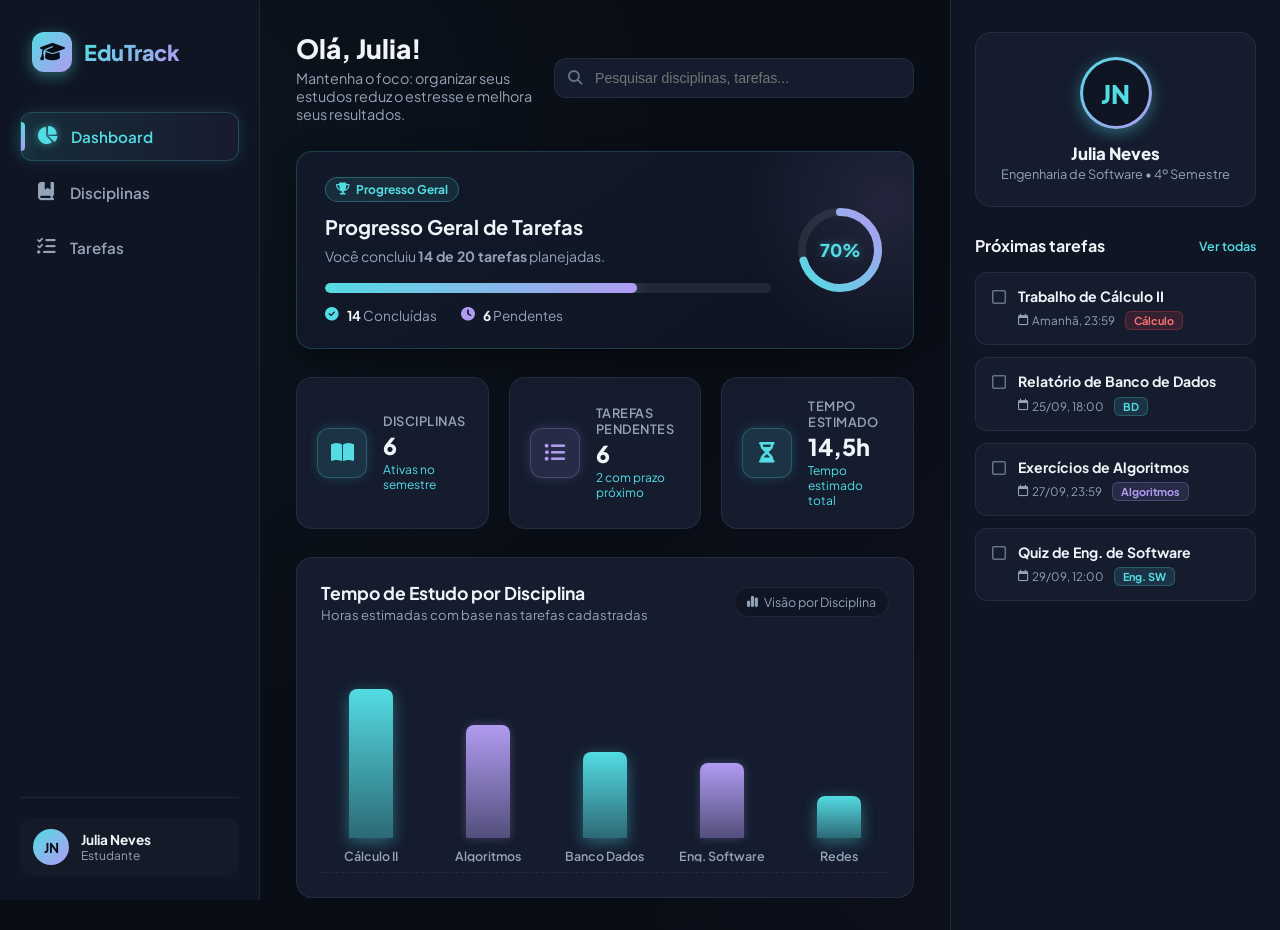
==== dashboard.html @ 5a1a6d8d "fix: refinar o layout do dashboard e a responsividade" ====
<!DOCTYPE html>
<html lang="pt-BR">
<head>
    <meta charset="UTF-8">
    <meta name="viewport" content="width=device-width, initial-scale=1.0">
    <meta name="description" content="EduTrack AI - Gestão acadêmica inteligente para estudantes">
    <title>EduTrack AI - Dashboard</title>
    
    <!-- Font Awesome CDN -->
    <link rel="stylesheet" href="https://cdnjs.cloudflare.com/ajax/libs/font-awesome/6.5.1/css/all.min.css" crossorigin="anonymous" referrerpolicy="no-referrer" />
    
    <!-- Custom Stylesheet -->
    <link rel="stylesheet" href="css/styles.css">
</head>
<body>

    <!-- ==========================================================================
         Fixed Left Sidebar Navigation / Mobile Bottom Navbar
         ========================================================================== -->
    <aside class="sidebar" id="sidebar">
        <div class="sidebar-top">
            <div class="brand">
                <div class="brand-icon">
                    <i class="fa-solid fa-graduation-cap"></i>
                </div>
                <span class="brand-title">EduTrack</span>
            </div>

            <nav>
                <ul class="nav-menu">
                    <li class="nav-item active" id="nav-dashboard">
                        <a href="dashboard.html" aria-label="Dashboard">
                            <i class="fa-solid fa-chart-pie"></i>
                            <span>Dashboard</span>
                        </a>
                    </li>
                    <li class="nav-item" id="nav-disciplinas">
                        <a href="disciplinas.html" aria-label="Disciplinas">
                            <i class="fa-solid fa-book-bookmark"></i>
                            <span>Disciplinas</span>
                        </a>
                    </li>
                    <li class="nav-item" id="nav-tarefas">
                        <a href="tarefas.html" aria-label="Tarefas">
                            <i class="fa-solid fa-list-check"></i>
                            <span>Tarefas</span>
                        </a>
                    </li>
                </ul>
            </nav>
        </div>

        <div class="sidebar-footer">
            <div class="user-quick-info" id="sidebar-user-profile" tabindex="0" role="button" aria-label="Opções de conta">
                <div class="user-profile-default">
                    <div class="avatar-mini">JN</div>
                    <div class="user-quick-details">
                        <h4>Julia Neves</h4>
                        <p>Estudante</p>
                    </div>
                </div>
                <div class="user-account-action">
                    <i class="fa-solid fa-arrow-right-from-bracket"></i>
                    <span>Trocar conta</span>
                </div>
            </div>
        </div>
    </aside>

    <!-- ==========================================================================
         Main App Container
         ========================================================================== -->
    <div class="app-container">
        
        <!-- Main Dashboard Content -->
        <main class="main-content" id="main-content">
            
            <!-- Header Bar -->
            <header class="header-bar">
                <div class="welcome-text">
                    <h1>Olá, Julia! <i class="fa-solid fa-sparkles" style="color: #53dce3; font-size: 1.2rem;"></i></h1>
                    <p>Mantenha o foco: organizar seus estudos reduz o estresse e melhora seus resultados.</p>
                </div>

                <div class="header-actions">
                    <div class="search-box">
                        <input type="text" id="header-search" placeholder="Pesquisar disciplinas, tarefas..." aria-label="Pesquisar">
                        <i class="fa-solid fa-magnifying-glass"></i>
                    </div>
                </div>
            </header>

            <!-- Task Progress Card -->
            <section class="progress-banner-card">
                <div class="progress-content">
                    <div class="progress-header-badge">
                        <i class="fa-solid fa-trophy"></i> Progresso Geral
                    </div>
                    <h2>Progresso Geral de Tarefas</h2>
                    <p>Você concluiu <strong>14 de 20 tarefas</strong> planejadas.</p>
                    
                    <div class="progress-bar-container">
                        <div class="progress-bar-fill" style="width: 70%;"></div>
                    </div>

                    <div class="progress-stats">
                        <div class="stat-item completed">
                            <i class="fa-solid fa-circle-check"></i>
                            <span><strong>14</strong> Concluídas</span>
                        </div>
                        <div class="stat-item pending">
                            <i class="fa-solid fa-clock"></i>
                            <span><strong>6</strong> Pendentes</span>
                        </div>
                    </div>
                </div>

                <!-- Radial Progress Indicator Widget -->
                <div class="progress-circle-widget">
                    <svg class="circle-svg" viewBox="0 0 90 90">
                        <defs>
                            <linearGradient id="cyan-lilac-gradient" x1="0%" y1="0%" x2="100%" y2="100%">
                                <stop offset="0%" stop-color="#53dce3" />
                                <stop offset="100%" stop-color="#b19bf1" />
                            </linearGradient>
                        </defs>
                        <circle class="circle-bg" cx="45" cy="45" r="38"></circle>
                        <circle class="circle-fill" cx="45" cy="45" r="38"></circle>
                    </svg>
                    <span class="circle-text">70%</span>
                </div>
            </section>

            <!-- Overview Metric Cards Grid -->
            <section class="metrics-grid">
                <article class="metric-card">
                    <div class="metric-icon cyan">
                        <i class="fa-solid fa-book-open"></i>
                    </div>
                    <div class="metric-info">
                        <h3>Disciplinas</h3>
                        <div class="metric-value">6</div>
                        <div class="metric-subtext">Ativas no semestre</div>
                    </div>
                </article>

                <article class="metric-card">
                    <div class="metric-icon lilac">
                        <i class="fa-solid fa-list-ul"></i>
                    </div>
                    <div class="metric-info">
                        <h3>Tarefas Pendentes</h3>
                        <div class="metric-value">6</div>
                        <div class="metric-subtext">2 com prazo próximo</div>
                    </div>
                </article>

                <article class="metric-card">
                    <div class="metric-icon cyan">
                        <i class="fa-solid fa-hourglass-half"></i>
                    </div>
                    <div class="metric-info">
                        <h3>Tempo Estimado</h3>
                        <div class="metric-value">14,5h</div>
                        <div class="metric-subtext">Tempo estimado total</div>
                    </div>
                </article>
            </section>

            <!-- Vertical Bar Chart Section -->
            <section class="chart-card">
                <div class="chart-header">
                    <div class="chart-title">
                        <h3>Tempo de Estudo por Disciplina</h3>
                        <p>Horas estimadas com base nas tarefas cadastradas</p>
                    </div>
                    <div class="chart-badge">
                        <i class="fa-solid fa-chart-simple"></i> Visão por Disciplina
                    </div>
                </div>

                <div class="chart-container">
                    <!-- Bar 1: Cálculo II -->
                    <div class="chart-bar-group">
                        <div class="bar-wrapper">
                            <span class="bar-tooltip">5.5h</span>
                            <div class="bar-fill cyan" style="height: 90%;"></div>
                        </div>
                        <span class="bar-label">Cálculo II</span>
                    </div>

                    <!-- Bar 2: Algoritmos -->
                    <div class="chart-bar-group">
                        <div class="bar-wrapper">
                            <span class="bar-tooltip">4.0h</span>
                            <div class="bar-fill lilac" style="height: 68%;"></div>
                        </div>
                        <span class="bar-label">Algoritmos</span>
                    </div>

                    <!-- Bar 3: Banco de Dados -->
                    <div class="chart-bar-group">
                        <div class="bar-wrapper">
                            <span class="bar-tooltip">3.2h</span>
                            <div class="bar-fill cyan" style="height: 52%;"></div>
                        </div>
                        <span class="bar-label">Banco Dados</span>
                    </div>

                    <!-- Bar 4: Eng. Software -->
                    <div class="chart-bar-group">
                        <div class="bar-wrapper">
                            <span class="bar-tooltip">2.8h</span>
                            <div class="bar-fill lilac" style="height: 45%;"></div>
                        </div>
                        <span class="bar-label">Eng. Software</span>
                    </div>

                    <!-- Bar 5: Redes -->
                    <div class="chart-bar-group">
                        <div class="bar-wrapper">
                            <span class="bar-tooltip">1.5h</span>
                            <div class="bar-fill cyan" style="height: 25%;"></div>
                        </div>
                        <span class="bar-label">Redes</span>
                    </div>
                </div>
            </section>

        </main>

        <!-- ==========================================================================
             Right Side User Panel
             ========================================================================== -->
        <aside class="right-panel">
            
            <!-- User Profile Card -->
            <div class="profile-card">
                <div class="profile-avatar-container">
                    <div class="profile-avatar">
                        <div class="avatar-img">JN</div>
                    </div>
                </div>

                <h3>Julia Neves</h3>
                <p>Engenharia de Software • 4º Semestre</p>
            </div>

            <!-- Upcoming Tasks Panel (Próximas Tarefas) -->
            <div class="tasks-panel">
                <div class="section-header">
                    <h3>Próximas tarefas</h3>
                    <a href="tarefas.html">Ver todas</a>
                </div>

                <div class="upcoming-tasks-list">
                    
                    <!-- Task Item 1 -->
                    <article class="task-item-card">
                        <i class="fa-regular fa-square task-status-icon"></i>
                        <div class="task-details">
                            <h4 class="task-title">Trabalho de Cálculo II</h4>
                            <div class="task-meta">
                                <span class="task-date"><i class="fa-regular fa-calendar"></i> Amanhã, 23:59</span>
                                <span class="task-tag urgent">Cálculo</span>
                            </div>
                        </div>
                    </article>

                    <!-- Task Item 2 -->
                    <article class="task-item-card">
                        <i class="fa-regular fa-square task-status-icon"></i>
                        <div class="task-details">
                            <h4 class="task-title">Relatório de Banco de Dados</h4>
                            <div class="task-meta">
                                <span class="task-date"><i class="fa-regular fa-calendar"></i> 25/09, 18:00</span>
                                <span class="task-tag cyan">BD</span>
                            </div>
                        </div>
                    </article>

                    <!-- Task Item 3 -->
                    <article class="task-item-card">
                        <i class="fa-regular fa-square task-status-icon"></i>
                        <div class="task-details">
                            <h4 class="task-title">Exercícios de Algoritmos</h4>
                            <div class="task-meta">
                                <span class="task-date"><i class="fa-regular fa-calendar"></i> 27/09, 23:59</span>
                                <span class="task-tag lilac">Algoritmos</span>
                            </div>
                        </div>
                    </article>

                    <!-- Task Item 4 -->
                    <article class="task-item-card">
                        <i class="fa-regular fa-square task-status-icon"></i>
                        <div class="task-details">
                            <h4 class="task-title">Quiz de Eng. de Software</h4>
                            <div class="task-meta">
                                <span class="task-date"><i class="fa-regular fa-calendar"></i> 29/09, 12:00</span>
                                <span class="task-tag cyan">Eng. SW</span>
                            </div>
                        </div>
                    </article>

                </div>
            </div>

        </aside>

    </div>

    <!-- JavaScript Interactions -->
    <script src="js/app.js"></script>
</body>
</html>
---- css/styles.css ----
/* ==========================================================================
   EduTrack AI - Dashboard Design System & Dark Mode Stylesheet
   Color Palette:
   - Primary Background: #090d16
   - Secondary Background: #0f1523
   - Container Background: #141c2e
   - Card Hover/Border Accent: #1c273e
   - Accent Cyan: #53dce3
   - Accent Lilac: #b19bf1
   - Text Primary: #f0f4f8
   - Text Secondary: #94a3b8
   ========================================================================== */

@import url('https://fonts.googleapis.com/css2?family=Plus+Jakarta+Sans:wght@400;500;600;700;800&display=swap');

:root {
    --bg-main: #090d16;
    --bg-secondary: #0f1523;
    --bg-card: #141c2e;
    --bg-card-hover: #19233a;
    
    --border-color: rgba(255, 255, 255, 0.07);
    --border-glow: rgba(83, 220, 227, 0.25);
    
    --accent-cyan: #53dce3;
    --accent-cyan-rgb: 83, 220, 227;
    --accent-lilac: #b19bf1;
    --accent-lilac-rgb: 177, 155, 241;
    
    --gradient-primary: linear-gradient(135deg, #53dce3 0%, #b19bf1 100%);
    --gradient-card: linear-gradient(145deg, rgba(20, 28, 46, 0.8) 0%, rgba(15, 21, 35, 0.9) 100%);
    
    --text-main: #f0f4f8;
    --text-muted: #94a3b8;
    --text-dim: #64748b;
    
    --shadow-cyan: 0 4px 15px rgba(83, 220, 227, 0.4);
    --shadow-lilac: 0 0 10px rgba(177, 155, 241, 0.3);
    --shadow-card: 0 10px 30px -5px rgba(0, 0, 0, 0.5);
    
    --sidebar-width: 260px;
    --right-panel-width: 330px;
    --radius-lg: 16px;
    --radius-md: 12px;
    --radius-sm: 8px;
    --transition: all 0.25s ease-in-out;
}

* {
    margin: 0;
    padding: 0;
    box-sizing: border-box;
}

body {
    font-family: 'Plus Jakarta Sans', sans-serif;
    background-color: var(--bg-main);
    color: var(--text-main);
    min-height: 100vh;
    display: flex;
    overflow-x: hidden;
    background-image: 
        radial-gradient(circle at 10% 20%, rgba(83, 220, 227, 0.04) 0%, transparent 40%),
        radial-gradient(circle at 90% 80%, rgba(177, 155, 241, 0.04) 0%, transparent 40%);
}

/* ==========================================================================
   Sidebar Styling
   ========================================================================== */

.sidebar {
    width: var(--sidebar-width);
    height: 100vh;
    position: fixed;
    top: 0;
    left: 0;
    background-color: var(--bg-secondary);
    border-right: 1px solid var(--border-color);
    display: flex;
    flex-direction: column;
    justify-content: space-between;
    padding: 24px 20px;
    z-index: 100;
}

.brand {
    display: flex;
    align-items: center;
    gap: 12px;
    padding: 8px 12px;
    margin-bottom: 32px;
}

.brand-icon {
    width: 40px;
    height: 40px;
    border-radius: var(--radius-md);
    background: var(--gradient-primary);
    display: flex;
    align-items: center;
    justify-content: center;
    color: var(--bg-main);
    font-size: 1.25rem;
    box-shadow: var(--shadow-cyan);
}

.brand-title {
    font-size: 1.35rem;
    font-weight: 800;
    letter-spacing: -0.5px;
    background: var(--gradient-primary);
    -webkit-background-clip: text;
    -webkit-text-fill-color: transparent;
}

.nav-menu {
    list-style: none;
    display: flex;
    flex-direction: column;
    gap: 8px;
}

.nav-item a {
    display: flex;
    align-items: center;
    gap: 14px;
    padding: 14px 16px;
    border-radius: var(--radius-md);
    color: var(--text-muted);
    text-decoration: none;
    font-weight: 600;
    font-size: 0.95rem;
    transition: var(--transition);
    position: relative;
}

.nav-item a i {
    font-size: 1.15rem;
    width: 20px;
    text-align: center;
    transition: var(--transition);
}

.nav-item a:hover {
    color: var(--text-main);
    background-color: rgba(255, 255, 255, 0.03);
}

.nav-item.active a {
    color: var(--accent-cyan);
    background: linear-gradient(90deg, rgba(83, 220, 227, 0.12) 0%, rgba(177, 155, 241, 0.05) 100%);
    border: 1px solid rgba(83, 220, 227, 0.2);
    box-shadow: 0 0 15px rgba(83, 220, 227, 0.15);
}

.nav-item.active a i {
    color: var(--accent-cyan);
    text-shadow: 0 0 8px rgba(83, 220, 227, 0.6);
}

.nav-item.active a::before {
    content: '';
    position: absolute;
    left: 0;
    top: 20%;
    height: 60%;
    width: 4px;
    border-radius: 0 4px 4px 0;
    background: var(--gradient-primary);
    box-shadow: var(--shadow-cyan);
}

.sidebar-footer {
    padding-top: 20px;
    border-top: 1px solid var(--border-color);
}

.user-quick-info {
    position: relative;
    display: flex;
    align-items: center;
    gap: 12px;
    padding: 10px 12px;
    border-radius: var(--radius-md);
    background-color: rgba(255, 255, 255, 0.02);
    border: 1px solid transparent;
    cursor: pointer;
    overflow: hidden;
    transition: var(--transition);
}

.user-profile-default {
    display: flex;
    align-items: center;
    gap: 12px;
    width: 100%;
    transition: var(--transition);
}

.user-account-action {
    position: absolute;
    inset: 0;
    display: flex;
    align-items: center;
    justify-content: center;
    gap: 8px;
    background: linear-gradient(135deg, rgba(83, 220, 227, 0.2) 0%, rgba(177, 155, 241, 0.2) 100%);
    backdrop-filter: blur(4px);
    color: var(--accent-cyan);
    font-weight: 700;
    font-size: 0.85rem;
    opacity: 0;
    transform: translateY(100%);
    transition: var(--transition);
    border-radius: var(--radius-md);
}

.user-quick-info:hover,
.user-quick-info:focus,
.user-quick-info.active-account-toggle {
    border-color: rgba(83, 220, 227, 0.3);
    box-shadow: 0 0 15px rgba(83, 220, 227, 0.15);
}

.user-quick-info:hover .user-account-action,
.user-quick-info:focus .user-account-action,
.user-quick-info.active-account-toggle .user-account-action {
    opacity: 1;
    transform: translateY(0);
}

.user-quick-info:hover .user-profile-default,
.user-quick-info:focus .user-profile-default,
.user-quick-info.active-account-toggle .user-profile-default {
    opacity: 0;
}

.avatar-mini {
    width: 36px;
    height: 36px;
    border-radius: 50%;
    background: var(--gradient-primary);
    display: flex;
    align-items: center;
    justify-content: center;
    font-weight: 700;
    font-size: 0.85rem;
    color: var(--bg-main);
    flex-shrink: 0;
}

.user-quick-details h4 {
    font-size: 0.85rem;
    font-weight: 700;
}

.user-quick-details p {
    font-size: 0.75rem;
    color: var(--text-muted);
}

/* ==========================================================================
   Main Layout Structure
   ========================================================================== */

.app-container {
    margin-left: var(--sidebar-width);
    flex: 1;
    display: flex;
    min-height: 100vh;
}

.main-content {
    flex: 1;
    padding: 32px 36px;
    display: flex;
    flex-direction: column;
    gap: 28px;
    max-width: 1200px;
}

.right-panel {
    width: var(--right-panel-width);
    background-color: var(--bg-secondary);
    border-left: 1px solid var(--border-color);
    padding: 32px 24px;
    display: flex;
    flex-direction: column;
    gap: 28px;
}

/* ==========================================================================
   Header Bar
   ========================================================================== */

.header-bar {
    display: flex;
    align-items: center;
    justify-content: space-between;
    gap: 20px;
}

.welcome-text h1 {
    font-size: 1.65rem;
    font-weight: 800;
    color: var(--text-main);
    display: flex;
    align-items: center;
    gap: 10px;
}

.welcome-text p {
    color: var(--text-muted);
    font-size: 0.9rem;
    margin-top: 4px;
}

.header-actions {
    display: flex;
    align-items: center;
    gap: 16px;
}

.search-box {
    position: relative;
    width: 360px;
    max-width: 100%;
}

.search-box i {
    position: absolute;
    left: 14px;
    top: 50%;
    transform: translateY(-50%);
    color: var(--text-dim);
    font-size: 0.9rem;
    transition: var(--transition);
}

.search-box input {
    width: 100%;
    padding: 11px 16px 11px 40px;
    background-color: var(--bg-card);
    border: 1px solid var(--border-color);
    border-radius: var(--radius-md);
    color: var(--text-main);
    font-size: 0.88rem;
    outline: none;
    transition: var(--transition);
}

.search-box input:focus {
    border-color: var(--accent-cyan);
    box-shadow: 0 0 12px rgba(83, 220, 227, 0.2);
}

.search-box input:focus + i {
    color: var(--accent-cyan);
}

/* ==========================================================================
   Task Progress Card (Obrigatório)
   ========================================================================== */

.progress-banner-card {
    background: var(--gradient-card);
    border: 1px solid rgba(83, 220, 227, 0.2);
    border-radius: var(--radius-lg);
    padding: 24px 28px;
    position: relative;
    overflow: hidden;
    box-shadow: var(--shadow-card);
    display: flex;
    align-items: center;
    justify-content: space-between;
}

.progress-banner-card::before {
    content: '';
    position: absolute;
    top: -50%;
    right: -20%;
    width: 300px;
    height: 300px;
    border-radius: 50%;
    background: radial-gradient(circle, rgba(177, 155, 241, 0.12) 0%, transparent 70%);
    pointer-events: none;
}

.progress-content {
    flex: 1;
    padding-right: 24px;
}

.progress-header-badge {
    display: inline-flex;
    align-items: center;
    gap: 6px;
    padding: 4px 10px;
    border-radius: 20px;
    background: rgba(83, 220, 227, 0.1);
    border: 1px solid rgba(83, 220, 227, 0.3);
    color: var(--accent-cyan);
    font-size: 0.75rem;
    font-weight: 700;
    margin-bottom: 12px;
}

.progress-content h2 {
    font-size: 1.25rem;
    font-weight: 700;
    margin-bottom: 8px;
}

.progress-content p {
    color: var(--text-muted);
    font-size: 0.88rem;
    margin-bottom: 18px;
}

.progress-bar-container {
    width: 100%;
    height: 10px;
    background-color: rgba(255, 255, 255, 0.08);
    border-radius: 10px;
    overflow: hidden;
    position: relative;
}

.progress-bar-fill {
    height: 100%;
    width: 70%;
    background: var(--gradient-primary);
    border-radius: 10px;
    box-shadow: var(--shadow-cyan);
    position: relative;
    transition: width 1s ease-in-out;
}

.progress-stats {
    display: flex;
    align-items: center;
    gap: 24px;
    margin-top: 14px;
}

.stat-item {
    display: flex;
    align-items: center;
    gap: 8px;
    font-size: 0.85rem;
    color: var(--text-muted);
}

.stat-item strong {
    color: var(--text-main);
    font-weight: 700;
}

.stat-item.completed i {
    color: var(--accent-cyan);
}

.stat-item.pending i {
    color: var(--accent-lilac);
}

.progress-circle-widget {
    width: 90px;
    height: 90px;
    position: relative;
    display: flex;
    align-items: center;
    justify-content: center;
}

.circle-svg {
    width: 90px;
    height: 90px;
    transform: rotate(-90deg);
}

.circle-bg {
    fill: none;
    stroke: rgba(255, 255, 255, 0.08);
    stroke-width: 8;
}

.circle-fill {
    fill: none;
    stroke: url(#cyan-lilac-gradient);
    stroke-width: 8;
    stroke-dasharray: 240;
    stroke-dashoffset: 72; /* 70% completed */
    stroke-linecap: round;
    transition: stroke-dashoffset 1s ease;
}

.circle-text {
    position: absolute;
    font-size: 1.1rem;
    font-weight: 800;
    color: var(--accent-cyan);
    text-shadow: 0 0 10px rgba(83, 220, 227, 0.4);
}

/* ==========================================================================
   Metric Cards Grid
   ========================================================================== */

.metrics-grid {
    display: grid;
    grid-template-columns: repeat(3, 1fr);
    gap: 20px;
}

.metric-card {
    background: var(--bg-card);
    border: 1px solid var(--border-color);
    border-radius: var(--radius-lg);
    padding: 20px;
    display: flex;
    align-items: center;
    gap: 16px;
    transition: var(--transition);
}

.metric-card:hover {
    transform: translateY(-4px);
    border-color: rgba(83, 220, 227, 0.3);
    box-shadow: 0 8px 25px rgba(0, 0, 0, 0.3), 0 0 15px rgba(83, 220, 227, 0.15);
}

.metric-icon {
    width: 50px;
    height: 50px;
    border-radius: var(--radius-md);
    display: flex;
    align-items: center;
    justify-content: center;
    font-size: 1.3rem;
    flex-shrink: 0;
}

.metric-icon.cyan {
    background: rgba(83, 220, 227, 0.12);
    color: var(--accent-cyan);
    border: 1px solid rgba(83, 220, 227, 0.25);
    box-shadow: 0 0 12px rgba(83, 220, 227, 0.2);
}

.metric-icon.lilac {
    background: rgba(177, 155, 241, 0.12);
    color: var(--accent-lilac);
    border: 1px solid rgba(177, 155, 241, 0.25);
    box-shadow: 0 0 12px rgba(177, 155, 241, 0.2);
}

.metric-info h3 {
    font-size: 0.8rem;
    font-weight: 600;
    color: var(--text-muted);
    text-transform: uppercase;
    letter-spacing: 0.5px;
}

.metric-value {
    font-size: 1.45rem;
    font-weight: 800;
    color: var(--text-main);
    margin-top: 2px;
}

.metric-subtext {
    font-size: 0.75rem;
    color: var(--accent-cyan);
    margin-top: 2px;
}

/* ==========================================================================
   Vertical Bar Chart Section
   ========================================================================== */

.chart-card {
    background: var(--bg-card);
    border: 1px solid var(--border-color);
    border-radius: var(--radius-lg);
    padding: 24px;
    display: flex;
    flex-direction: column;
    gap: 20px;
}

.chart-header {
    display: flex;
    align-items: center;
    justify-content: space-between;
}

.chart-title h3 {
    font-size: 1.1rem;
    font-weight: 700;
}

.chart-title p {
    font-size: 0.82rem;
    color: var(--text-muted);
    margin-top: 2px;
}

.chart-badge {
    padding: 6px 12px;
    border-radius: 20px;
    background-color: var(--bg-secondary);
    border: 1px solid var(--border-color);
    font-size: 0.78rem;
    color: var(--text-muted);
    display: flex;
    align-items: center;
    gap: 6px;
}

.chart-container {
    height: 230px;
    display: flex;
    align-items: flex-end;
    justify-content: space-between;
    gap: 16px;
    padding-top: 30px;
    padding-bottom: 10px;
    border-bottom: 1px dashed var(--border-color);
    position: relative;
}

.chart-bar-group {
    flex: 1;
    display: flex;
    flex-direction: column;
    align-items: center;
    height: 100%;
    justify-content: flex-end;
    gap: 10px;
    position: relative;
}

.bar-wrapper {
    width: 100%;
    max-width: 44px;
    height: 100%;
    display: flex;
    align-items: flex-end;
    justify-content: center;
    position: relative;
}

.bar-fill {
    width: 100%;
    border-radius: var(--radius-sm) var(--radius-sm) 0 0;
    transition: height 0.6s cubic-bezier(0.4, 0, 0.2, 1);
    position: relative;
    cursor: pointer;
}

.bar-fill.cyan {
    background: linear-gradient(180deg, #53dce3 0%, rgba(83, 220, 227, 0.4) 100%);
    box-shadow: var(--shadow-cyan);
}

.bar-fill.lilac {
    background: linear-gradient(180deg, #b19bf1 0%, rgba(177, 155, 241, 0.4) 100%);
    box-shadow: var(--shadow-lilac);
}

.bar-fill:hover {
    filter: brightness(1.2);
}

.bar-tooltip {
    position: absolute;
    top: -30px;
    background: var(--bg-secondary);
    border: 1px solid var(--border-color);
    padding: 3px 8px;
    border-radius: 4px;
    font-size: 0.72rem;
    font-weight: 700;
    color: var(--text-main);
    opacity: 0;
    transform: translateY(5px);
    transition: var(--transition);
    pointer-events: none;
    white-space: nowrap;
}

.bar-wrapper:hover .bar-tooltip {
    opacity: 1;
    transform: translateY(0);
}

.bar-label {
    font-size: 0.78rem;
    color: var(--text-muted);
    font-weight: 600;
    text-align: center;
    white-space: nowrap;
    overflow: hidden;
    text-overflow: ellipsis;
    max-width: 90px;
}

/* ==========================================================================
   Right Side User Panel
   ========================================================================== */

.profile-card {
    background: var(--bg-card);
    border: 1px solid var(--border-color);
    border-radius: var(--radius-lg);
    padding: 24px;
    display: flex;
    flex-direction: column;
    align-items: center;
    text-align: center;
    position: relative;
}

.profile-avatar-container {
    position: relative;
    margin-bottom: 14px;
}

.profile-avatar {
    width: 72px;
    height: 72px;
    border-radius: 50%;
    background: var(--gradient-primary);
    padding: 3px;
    box-shadow: var(--shadow-cyan);
}

.avatar-img {
    width: 100%;
    height: 100%;
    border-radius: 50%;
    background-color: var(--bg-secondary);
    display: flex;
    align-items: center;
    justify-content: center;
    font-size: 1.6rem;
    color: var(--accent-cyan);
    font-weight: 800;
}

.streak-tag {
    position: absolute;
    bottom: -6px;
    left: 50%;
    transform: translateX(-50%);
    background: rgba(15, 21, 35, 0.9);
    border: 1px solid rgba(83, 220, 227, 0.4);
    padding: 2px 10px;
    border-radius: 12px;
    font-size: 0.7rem;
    font-weight: 700;
    color: #ffb703;
    white-space: nowrap;
    box-shadow: 0 4px 10px rgba(0, 0, 0, 0.4);
}

.profile-card h3 {
    font-size: 1.05rem;
    font-weight: 800;
}

.profile-card p {
    font-size: 0.8rem;
    color: var(--text-muted);
    margin-top: 2px;
}

/* Upcoming Tasks List (Próximas tarefas) */

.tasks-panel {
    display: flex;
    flex-direction: column;
    gap: 16px;
}

.section-header {
    display: flex;
    align-items: center;
    justify-content: space-between;
}

.section-header h3 {
    font-size: 1rem;
    font-weight: 700;
}

.section-header a {
    font-size: 0.78rem;
    color: var(--accent-cyan);
    text-decoration: none;
    font-weight: 600;
    transition: var(--transition);
}

.section-header a:hover {
    color: var(--accent-lilac);
}

.upcoming-tasks-list {
    display: flex;
    flex-direction: column;
    gap: 12px;
}

.task-item-card {
    background: var(--bg-card);
    border: 1px solid var(--border-color);
    border-radius: var(--radius-md);
    padding: 14px 16px;
    display: flex;
    align-items: flex-start;
    gap: 12px;
    transition: var(--transition);
}

.task-item-card:hover {
    border-color: rgba(177, 155, 241, 0.3);
    background-color: var(--bg-card-hover);
    transform: translateX(4px);
}

.task-status-icon {
    margin-top: 2px;
    color: var(--text-dim);
    font-size: 1rem;
    cursor: pointer;
    transition: var(--transition);
}

.task-status-icon:hover {
    color: var(--accent-cyan);
}

.task-details {
    flex: 1;
}

.task-title {
    font-size: 0.88rem;
    font-weight: 700;
    color: var(--text-main);
    line-height: 1.3;
}

.task-meta {
    display: flex;
    align-items: center;
    gap: 10px;
    margin-top: 6px;
}

.task-date {
    font-size: 0.73rem;
    color: var(--text-muted);
    display: flex;
    align-items: center;
    gap: 4px;
}

.task-tag {
    font-size: 0.68rem;
    font-weight: 700;
    padding: 2px 8px;
    border-radius: 6px;
}

.task-tag.urgent {
    background: rgba(239, 68, 68, 0.15);
    color: #f87171;
    border: 1px solid rgba(239, 68, 68, 0.3);
}

.task-tag.cyan {
    background: rgba(83, 220, 227, 0.12);
    color: var(--accent-cyan);
    border: 1px solid rgba(83, 220, 227, 0.25);
}

.task-tag.lilac {
    background: rgba(177, 155, 241, 0.12);
    color: var(--accent-lilac);
    border: 1px solid rgba(177, 155, 241, 0.25);
}

/* ==========================================================================
   Responsive Rules
   ========================================================================== */

@media (max-width: 1200px) {
    .app-container {
        flex-direction: column;
    }

    .right-panel {
        width: 100%;
        border-left: none;
        border-top: 1px solid var(--border-color);
        flex-direction: row;
        gap: 20px;
    }

    .profile-card {
        width: 300px;
    }

    .tasks-panel {
        flex: 1;
    }
}

@media (max-width: 768px) {
    /* Mobile Fixed Bottom Navbar */
    .sidebar {
        position: fixed;
        top: auto;
        bottom: 0;
        left: 0;
        right: 0;
        width: 100%;
        height: 64px;
        padding: 0 16px;
        background-color: rgba(15, 21, 35, 0.95);
        backdrop-filter: blur(12px);
        -webkit-backdrop-filter: blur(12px);
        border-right: none;
        border-top: 1px solid var(--border-color);
        flex-direction: row;
        align-items: center;
        justify-content: space-around;
        z-index: 1000;
        box-shadow: 0 -4px 20px rgba(0, 0, 0, 0.4);
    }

    .sidebar-top {
        width: 100%;
    }

    .sidebar-top nav {
        width: 100%;
    }

    .brand, .sidebar-footer {
        display: none;
    }

    .nav-menu {
        flex-direction: row;
        justify-content: space-around;
        align-items: center;
        gap: 0;
        width: 100%;
    }

    .nav-item {
        flex: 1;
        display: flex;
        justify-content: center;
    }

    .nav-item a {
        padding: 10px;
        justify-content: center;
        width: 100%;
        border-radius: var(--radius-sm);
    }

    .nav-item span {
        display: none;
    }

    .nav-item a i {
        font-size: 1.3rem;
        width: auto;
    }

    .nav-item.active a::before {
        left: 20%;
        top: 0;
        height: 3px;
        width: 60%;
        border-radius: 0 0 4px 4px;
    }

    /* Content Bottom Padding to Prevent Navbar Overlap */
    .app-container {
        margin-left: 0;
        padding-bottom: 80px;
    }

    .main-content {
        padding: 20px 16px;
        gap: 20px;
    }

    .header-bar {
        flex-direction: column;
        align-items: flex-start;
        gap: 14px;
    }

    .search-box {
        width: 100%;
    }

    .progress-banner-card {
        flex-direction: column;
        align-items: flex-start;
        gap: 20px;
    }

    .progress-content {
        padding-right: 0;
        width: 100%;
    }

    .progress-circle-widget {
        align-self: center;
    }

    .metrics-grid {
        grid-template-columns: 1fr;
    }

    .right-panel {
        flex-direction: column;
        padding: 24px 16px 40px 16px;
    }

    .profile-card {
        width: 100%;
    }
}
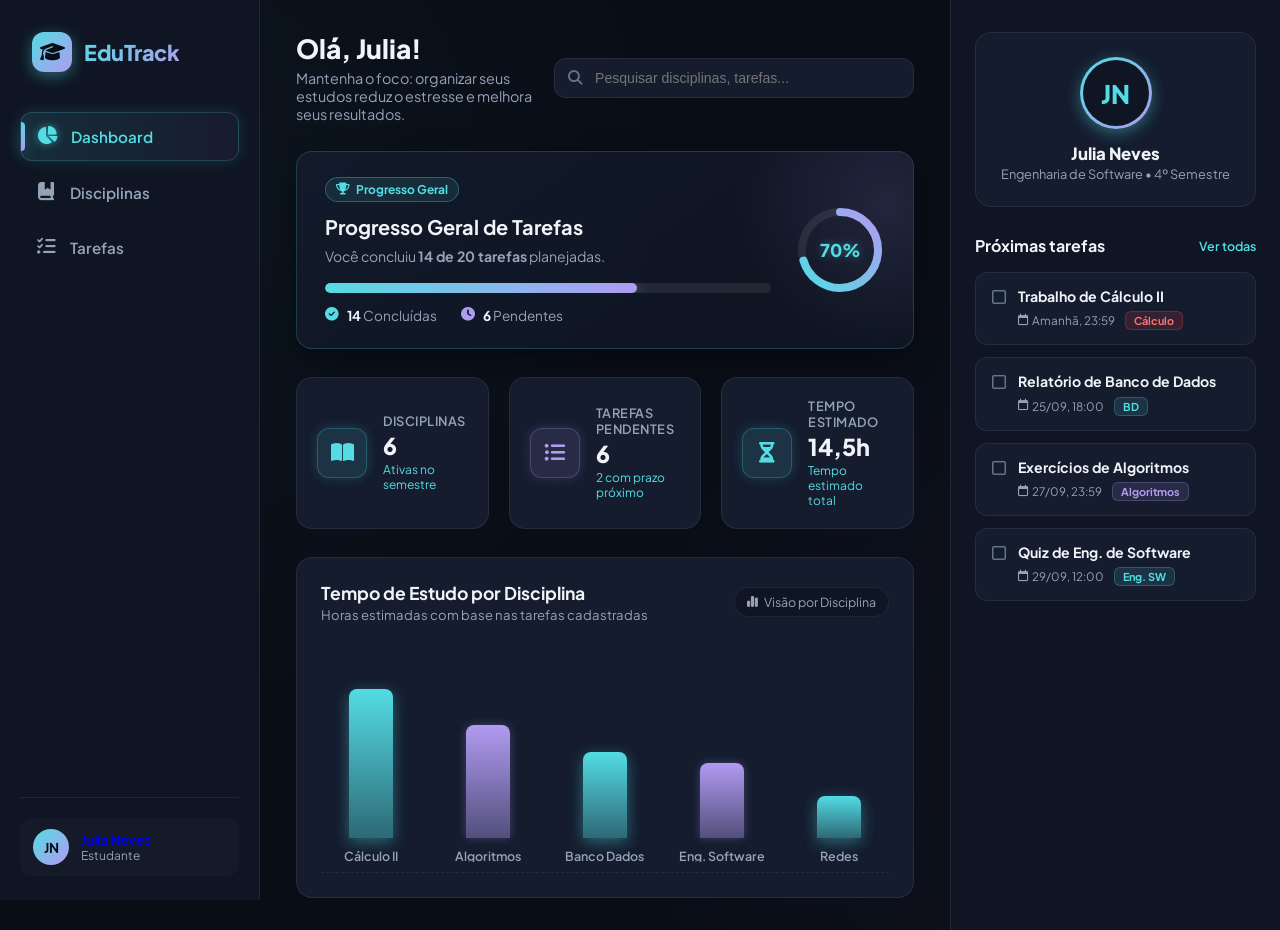
==== commit a6e3c713: "feat: adicionar telas de navegação - autenticação" ====
--- a/dashboard.html
+++ b/dashboard.html
@@ -2,315 +2,13 @@
 <html lang="pt-BR">
 <head>
     <meta charset="UTF-8">
-    <meta name="viewport" content="width=device-width, initial-scale=1.0">
-    <meta name="description" content="EduTrack AI - Gestão acadêmica inteligente para estudantes">
-    <title>EduTrack AI - Dashboard</title>
-    
-    <!-- Font Awesome CDN -->
-    <link rel="stylesheet" href="https://cdnjs.cloudflare.com/ajax/libs/font-awesome/6.5.1/css/all.min.css" crossorigin="anonymous" referrerpolicy="no-referrer" />
-    
-    <!-- Custom Stylesheet -->
-    <link rel="stylesheet" href="css/styles.css">
+    <meta http-equiv="refresh" content="0;url=pages/dashboard.html">
+    <title>EduTrack AI - Redirecionando...</title>
+    <script>
+        window.location.href = "pages/dashboard.html";
+    </script>
 </head>
 <body>
-
-    <!-- ==========================================================================
-         Fixed Left Sidebar Navigation / Mobile Bottom Navbar
-         ========================================================================== -->
-    <aside class="sidebar" id="sidebar">
-        <div class="sidebar-top">
-            <div class="brand">
-                <div class="brand-icon">
-                    <i class="fa-solid fa-graduation-cap"></i>
-                </div>
-                <span class="brand-title">EduTrack</span>
-            </div>
-
-            <nav>
-                <ul class="nav-menu">
-                    <li class="nav-item active" id="nav-dashboard">
-                        <a href="dashboard.html" aria-label="Dashboard">
-                            <i class="fa-solid fa-chart-pie"></i>
-                            <span>Dashboard</span>
-                        </a>
-                    </li>
-                    <li class="nav-item" id="nav-disciplinas">
-                        <a href="disciplinas.html" aria-label="Disciplinas">
-                            <i class="fa-solid fa-book-bookmark"></i>
-                            <span>Disciplinas</span>
-                        </a>
-                    </li>
-                    <li class="nav-item" id="nav-tarefas">
-                        <a href="tarefas.html" aria-label="Tarefas">
-                            <i class="fa-solid fa-list-check"></i>
-                            <span>Tarefas</span>
-                        </a>
-                    </li>
-                </ul>
-            </nav>
-        </div>
-
-        <div class="sidebar-footer">
-            <div class="user-quick-info" id="sidebar-user-profile" tabindex="0" role="button" aria-label="Opções de conta">
-                <div class="user-profile-default">
-                    <div class="avatar-mini">JN</div>
-                    <div class="user-quick-details">
-                        <h4>Julia Neves</h4>
-                        <p>Estudante</p>
-                    </div>
-                </div>
-                <div class="user-account-action">
-                    <i class="fa-solid fa-arrow-right-from-bracket"></i>
-                    <span>Trocar conta</span>
-                </div>
-            </div>
-        </div>
-    </aside>
-
-    <!-- ==========================================================================
-         Main App Container
-         ========================================================================== -->
-    <div class="app-container">
-        
-        <!-- Main Dashboard Content -->
-        <main class="main-content" id="main-content">
-            
-            <!-- Header Bar -->
-            <header class="header-bar">
-                <div class="welcome-text">
-                    <h1>Olá, Julia! <i class="fa-solid fa-sparkles" style="color: #53dce3; font-size: 1.2rem;"></i></h1>
-                    <p>Mantenha o foco: organizar seus estudos reduz o estresse e melhora seus resultados.</p>
-                </div>
-
-                <div class="header-actions">
-                    <div class="search-box">
-                        <input type="text" id="header-search" placeholder="Pesquisar disciplinas, tarefas..." aria-label="Pesquisar">
-                        <i class="fa-solid fa-magnifying-glass"></i>
-                    </div>
-                </div>
-            </header>
-
-            <!-- Task Progress Card -->
-            <section class="progress-banner-card">
-                <div class="progress-content">
-                    <div class="progress-header-badge">
-                        <i class="fa-solid fa-trophy"></i> Progresso Geral
-                    </div>
-                    <h2>Progresso Geral de Tarefas</h2>
-                    <p>Você concluiu <strong>14 de 20 tarefas</strong> planejadas.</p>
-                    
-                    <div class="progress-bar-container">
-                        <div class="progress-bar-fill" style="width: 70%;"></div>
-                    </div>
-
-                    <div class="progress-stats">
-                        <div class="stat-item completed">
-                            <i class="fa-solid fa-circle-check"></i>
-                            <span><strong>14</strong> Concluídas</span>
-                        </div>
-                        <div class="stat-item pending">
-                            <i class="fa-solid fa-clock"></i>
-                            <span><strong>6</strong> Pendentes</span>
-                        </div>
-                    </div>
-                </div>
-
-                <!-- Radial Progress Indicator Widget -->
-                <div class="progress-circle-widget">
-                    <svg class="circle-svg" viewBox="0 0 90 90">
-                        <defs>
-                            <linearGradient id="cyan-lilac-gradient" x1="0%" y1="0%" x2="100%" y2="100%">
-                                <stop offset="0%" stop-color="#53dce3" />
-                                <stop offset="100%" stop-color="#b19bf1" />
-                            </linearGradient>
-                        </defs>
-                        <circle class="circle-bg" cx="45" cy="45" r="38"></circle>
-                        <circle class="circle-fill" cx="45" cy="45" r="38"></circle>
-                    </svg>
-                    <span class="circle-text">70%</span>
-                </div>
-            </section>
-
-            <!-- Overview Metric Cards Grid -->
-            <section class="metrics-grid">
-                <article class="metric-card">
-                    <div class="metric-icon cyan">
-                        <i class="fa-solid fa-book-open"></i>
-                    </div>
-                    <div class="metric-info">
-                        <h3>Disciplinas</h3>
-                        <div class="metric-value">6</div>
-                        <div class="metric-subtext">Ativas no semestre</div>
-                    </div>
-                </article>
-
-                <article class="metric-card">
-                    <div class="metric-icon lilac">
-                        <i class="fa-solid fa-list-ul"></i>
-                    </div>
-                    <div class="metric-info">
-                        <h3>Tarefas Pendentes</h3>
-                        <div class="metric-value">6</div>
-                        <div class="metric-subtext">2 com prazo próximo</div>
-                    </div>
-                </article>
-
-                <article class="metric-card">
-                    <div class="metric-icon cyan">
-                        <i class="fa-solid fa-hourglass-half"></i>
-                    </div>
-                    <div class="metric-info">
-                        <h3>Tempo Estimado</h3>
-                        <div class="metric-value">14,5h</div>
-                        <div class="metric-subtext">Tempo estimado total</div>
-                    </div>
-                </article>
-            </section>
-
-            <!-- Vertical Bar Chart Section -->
-            <section class="chart-card">
-                <div class="chart-header">
-                    <div class="chart-title">
-                        <h3>Tempo de Estudo por Disciplina</h3>
-                        <p>Horas estimadas com base nas tarefas cadastradas</p>
-                    </div>
-                    <div class="chart-badge">
-                        <i class="fa-solid fa-chart-simple"></i> Visão por Disciplina
-                    </div>
-                </div>
-
-                <div class="chart-container">
-                    <!-- Bar 1: Cálculo II -->
-                    <div class="chart-bar-group">
-                        <div class="bar-wrapper">
-                            <span class="bar-tooltip">5.5h</span>
-                            <div class="bar-fill cyan" style="height: 90%;"></div>
-                        </div>
-                        <span class="bar-label">Cálculo II</span>
-                    </div>
-
-                    <!-- Bar 2: Algoritmos -->
-                    <div class="chart-bar-group">
-                        <div class="bar-wrapper">
-                            <span class="bar-tooltip">4.0h</span>
-                            <div class="bar-fill lilac" style="height: 68%;"></div>
-                        </div>
-                        <span class="bar-label">Algoritmos</span>
-                    </div>
-
-                    <!-- Bar 3: Banco de Dados -->
-                    <div class="chart-bar-group">
-                        <div class="bar-wrapper">
-                            <span class="bar-tooltip">3.2h</span>
-                            <div class="bar-fill cyan" style="height: 52%;"></div>
-                        </div>
-                        <span class="bar-label">Banco Dados</span>
-                    </div>
-
-                    <!-- Bar 4: Eng. Software -->
-                    <div class="chart-bar-group">
-                        <div class="bar-wrapper">
-                            <span class="bar-tooltip">2.8h</span>
-                            <div class="bar-fill lilac" style="height: 45%;"></div>
-                        </div>
-                        <span class="bar-label">Eng. Software</span>
-                    </div>
-
-                    <!-- Bar 5: Redes -->
-                    <div class="chart-bar-group">
-                        <div class="bar-wrapper">
-                            <span class="bar-tooltip">1.5h</span>
-                            <div class="bar-fill cyan" style="height: 25%;"></div>
-                        </div>
-                        <span class="bar-label">Redes</span>
-                    </div>
-                </div>
-            </section>
-
-        </main>
-
-        <!-- ==========================================================================
-             Right Side User Panel
-             ========================================================================== -->
-        <aside class="right-panel">
-            
-            <!-- User Profile Card -->
-            <div class="profile-card">
-                <div class="profile-avatar-container">
-                    <div class="profile-avatar">
-                        <div class="avatar-img">JN</div>
-                    </div>
-                </div>
-
-                <h3>Julia Neves</h3>
-                <p>Engenharia de Software • 4º Semestre</p>
-            </div>
-
-            <!-- Upcoming Tasks Panel (Próximas Tarefas) -->
-            <div class="tasks-panel">
-                <div class="section-header">
-                    <h3>Próximas tarefas</h3>
-                    <a href="tarefas.html">Ver todas</a>
-                </div>
-
-                <div class="upcoming-tasks-list">
-                    
-                    <!-- Task Item 1 -->
-                    <article class="task-item-card">
-                        <i class="fa-regular fa-square task-status-icon"></i>
-                        <div class="task-details">
-                            <h4 class="task-title">Trabalho de Cálculo II</h4>
-                            <div class="task-meta">
-                                <span class="task-date"><i class="fa-regular fa-calendar"></i> Amanhã, 23:59</span>
-                                <span class="task-tag urgent">Cálculo</span>
-                            </div>
-                        </div>
-                    </article>
-
-                    <!-- Task Item 2 -->
-                    <article class="task-item-card">
-                        <i class="fa-regular fa-square task-status-icon"></i>
-                        <div class="task-details">
-                            <h4 class="task-title">Relatório de Banco de Dados</h4>
-                            <div class="task-meta">
-                                <span class="task-date"><i class="fa-regular fa-calendar"></i> 25/09, 18:00</span>
-                                <span class="task-tag cyan">BD</span>
-                            </div>
-                        </div>
-                    </article>
-
-                    <!-- Task Item 3 -->
-                    <article class="task-item-card">
-                        <i class="fa-regular fa-square task-status-icon"></i>
-                        <div class="task-details">
-                            <h4 class="task-title">Exercícios de Algoritmos</h4>
-                            <div class="task-meta">
-                                <span class="task-date"><i class="fa-regular fa-calendar"></i> 27/09, 23:59</span>
-                                <span class="task-tag lilac">Algoritmos</span>
-                            </div>
-                        </div>
-                    </article>
-
-                    <!-- Task Item 4 -->
-                    <article class="task-item-card">
-                        <i class="fa-regular fa-square task-status-icon"></i>
-                        <div class="task-details">
-                            <h4 class="task-title">Quiz de Eng. de Software</h4>
-                            <div class="task-meta">
-                                <span class="task-date"><i class="fa-regular fa-calendar"></i> 29/09, 12:00</span>
-                                <span class="task-tag cyan">Eng. SW</span>
-                            </div>
-                        </div>
-                    </article>
-
-                </div>
-            </div>
-
-        </aside>
-
-    </div>
-
-    <!-- JavaScript Interactions -->
-    <script src="js/app.js"></script>
+    <p>Redirecionando para o <a href="pages/dashboard.html">Dashboard do EduTrack AI</a>...</p>
 </body>
 </html>
